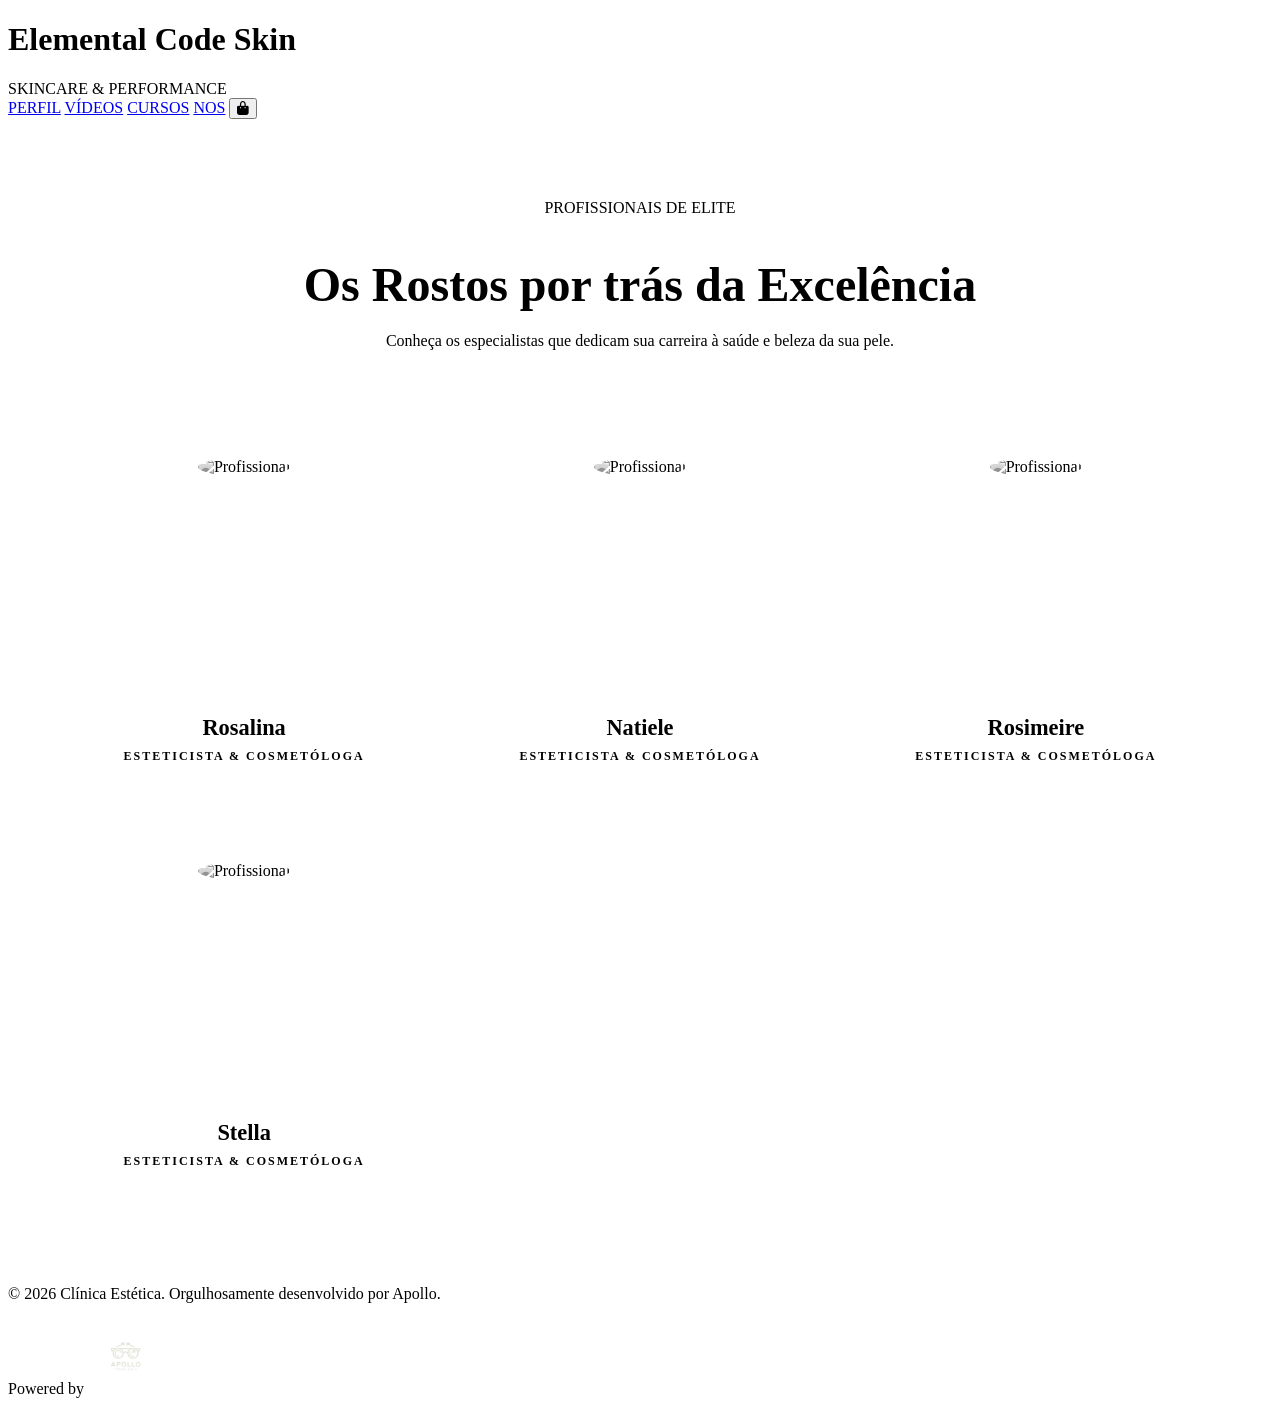
==== nos.html @ 1688f8c9 "Add files via upload" ====
<!DOCTYPE html>
<html lang="pt-BR">
<head>
    <meta charset="UTF-8">
    <meta name="viewport" content="width=device-width, initial-scale=1.0">
    <title>Nossa Equipe | Clínica Estética 10 Anos</title>
    <link rel="stylesheet" href="./css/style.css">
    <link rel="stylesheet" href="https://cdnjs.cloudflare.com/ajax/libs/font-awesome/6.4.0/css/all.min.css">
    
    <style>
        /* ================= ESTILOS ESPECÍFICOS: QUEM SOMOS ================= */
        .team-page-container {
            padding: 80px 5%;
            background-color: var(--white);
            min-height: 80vh;
        }

        .team-intro {
            text-align: center;
            max-width: 800px;
            margin: 0 auto 80px;
        }

        .team-intro h2 {
            font-size: 3rem;
            color: var(--black-matte);
            margin-bottom: 20px;
        }

        /* GRID DE PROFISSIONAIS */
        .team-grid {
            display: grid;
            grid-template-columns: repeat(auto-fit, minmax(280px, 1fr));
            gap: 50px;
            max-width: 1200px;
            margin: 0 auto;
        }

        .team-card {
            text-align: center;
            cursor: pointer;
            transition: var(--transition);
            padding: 20px;
        }

        /* O CÍRCULO COM FOTO */
        .member-photo-wrapper {
            width: 220px;
            height: 220px;
            margin: 0 auto 25px;
            border-radius: 50%;
            padding: 8px;
            border: 2px solid var(--light-pink);
            position: relative;
            transition: var(--transition);
            overflow: hidden;
        }

        .member-photo-wrapper img {
            width: 100%;
            height: 100%;
            border-radius: 50%;
            object-fit: cover;
            filter: grayscale(100%); /* Estilo editorial chic */
            transition: 0.5s ease;
        }

        .team-card:hover .member-photo-wrapper {
            border-color: var(--primary-pink);
            transform: scale(1.05);
        }

        .team-card:hover img {
            filter: grayscale(0%);
            transform: scale(1.1);
        }

        .member-info h4 {
            font-size: 1.4rem;
            color: var(--black-matte);
            margin-bottom: 5px;
        }

        .member-info span {
            color: var(--primary-pink);
            font-weight: 700;
            text-transform: uppercase;
            font-size: 0.75rem;
            letter-spacing: 2px;
        }

        /* ================= MODAL DE APRESENTAÇÃO ================= */
        .profile-modal {
            display: none;
            position: fixed;
            top: 0; left: 0;
            width: 100%; height: 100%;
            background: rgba(74, 43, 53, 0.98);
            z-index: 9999;
            justify-content: center;
            align-items: center;
            backdrop-filter: blur(10px);
        }

        .profile-modal-content {
            background: white;
            width: 90%;
            max-width: 800px;
            border-radius: 30px;
            padding: 50px;
            display: flex;
            gap: 40px;
            position: relative;
            animation: modalSlideUp 0.4s ease;
        }

        @keyframes modalSlideUp {
            from { opacity: 0; transform: translateY(50px); }
            to { opacity: 1; transform: translateY(0); }
        }

        .modal-left img {
            width: 250px;
            height: 250px;
            border-radius: 30px;
            object-fit: cover;
        }

        .modal-right {
            flex: 1;
        }

        .modal-right h3 {
            font-size: 2.2rem;
            color: var(--black-matte);
            margin-bottom: 10px;
        }

        .modal-right .specialty {
            display: inline-block;
            background: var(--light-pink);
            color: var(--primary-pink);
            padding: 5px 15px;
            border-radius: 50px;
            font-weight: 800;
            font-size: 0.8rem;
            margin-bottom: 20px;
        }

        .modal-right p {
            font-size: 1.1rem;
            line-height: 1.8;
            color: var(--text-dark);
        }

        .close-profile {
            position: absolute;
            top: 25px; right: 25px;
            font-size: 2rem;
            background: none; border: none;
            cursor: pointer; color: var(--text-dark);
        }

        /* RESPONSIVIDADE */
        @media (max-width: 768px) {
            .profile-modal-content {
                flex-direction: column;
                padding: 30px;
                text-align: center;
            }
            .modal-left img { width: 150px; height: 150px; margin: 0 auto; }
            .modal-right h3 { font-size: 1.8rem; }
        }
    </style>
</head>
<body>

    <header class="navbar">
        <div class="brand">
            <h1>Elemental Code Skin</h1>
            <span>SKINCARE & PERFORMANCE</span>
        </div>
        <nav class="nav-links">
            <a href="index.html" class="nav-item">PERFIL</a>
            <a href="videos.html" class="nav-item">VÍDEOS</a>
            <a href="cursos.html" class="nav-item">CURSOS</a>
            <a href="nos.html" class="nav-item active">NOS</a>
            <button class="nav-item icon-only"><i class="fa-solid fa-bag-shopping"></i></button>
        </nav>
    </header>

    <main class="team-page-container">
        <div class="team-intro">
            <div class="badge-autoridade">PROFISSIONAIS DE ELITE</div>
            <h2>Os Rostos por trás da Excelência</h2>
            <p>Conheça os especialistas que dedicam sua carreira à saúde e beleza da sua pele.</p>
        </div>

        <div class="team-grid">
        <div class="team-card" 
                 data-name="Rosalina" 
                 data-role="Esteticista & Cosmetóloga"
                 data-bio=""
                 data-img="./img/Rosalina.jpeg">
                <div class="member-photo-wrapper">
                    <img src="./img/Rosalina.jpeg" alt="Profissional">
                </div>
                <div class="member-info">
                    <h4>Rosalina</h4>
                    <span>Esteticista & Cosmetóloga</span>
                </div>
            </div>

            <div class="team-card" 
                 data-name="Natiele" 
                 data-role="Esteticista & Cosmetóloga"
                 data-bio=""
                 data-img="./img/Natiele.jpeg">
                <div class="member-photo-wrapper">
                    <img src="./img/Natiele.jpeg" alt="Profissional">
                </div>
                <div class="member-info">
                    <h4>Natiele</h4>
                    <span>Esteticista & Cosmetóloga</span>
                </div>
            </div>

            <div class="team-card" 
                 data-name="Rosimeire" 
                 data-role="Esteticista & Cosmetóloga"
                 data-bio=""
                 data-img="./img/Rosimeire.jpeg">
                <div class="member-photo-wrapper">
                    <img src="./img/Rosimeire.jpeg" alt="Profissional">
                </div>
                <div class="member-info">
                    <h4>Rosimeire</h4>
                    <span>Esteticista & Cosmetóloga</span>
                </div>
            </div>

            <div class="team-card" 
                 data-name="Stella" 
                 data-role="Esteticista & Cosmetóloga"
                 data-bio=""
                 data-img="./img/Stella.jpeg">
                <div class="member-photo-wrapper">
                    <img src="./img/Stella.jpeg" alt="Profissional">
                </div>
                <div class="member-info">
                    <h4>Stella</h4>
                    <span>Esteticista & Cosmetóloga</span>
                </div>
            </div>
        </div>
    </main>

    <div id="profileModal" class="profile-modal">
        <div class="profile-modal-content">
            <button class="close-profile" id="closeProfileBtn">&times;</button>
            <div class="modal-left">
                <img src="" id="modalMemberImg" alt="">
            </div>
            <div class="modal-right">
                <h3 id="modalMemberName"></h3>
                <span class="specialty" id="modalMemberRole"></span>
                <p id="modalMemberBio"></p>
            </div>
        </div>
    </div>

    <footer class="footer-elite">
        <div class="footer-bottom">
            <div class="footer-bottom-content">
                <p>&copy; 2026 Clínica Estética. Orgulhosamente desenvolvido por Apollo.</p>
                <div class="apollo-signature">
                    <span>Powered by</span>
                    <img src="./LogoBranco.png" alt="Apollo Tecnologia" style="height: 75px;">
                </div>
            </div>
        </div>
    </footer>

    <script>
        const profileModal = document.getElementById('profileModal');
        const teamCards = document.querySelectorAll('.team-card');
        const closeProfileBtn = document.getElementById('closeProfileBtn');

        teamCards.forEach(card => {
            card.addEventListener('click', () => {
                document.getElementById('modalMemberName').textContent = card.getAttribute('data-name');
                document.getElementById('modalMemberRole').textContent = card.getAttribute('data-role');
                document.getElementById('modalMemberBio').textContent = card.getAttribute('data-bio');
                document.getElementById('modalMemberImg').src = card.getAttribute('data-img');
                
                profileModal.style.display = 'flex';
            });
        });

        const closeProfile = () => {
            profileModal.style.display = 'none';
        };

        closeProfileBtn.addEventListener('click', closeProfile);

        window.addEventListener('click', (e) => {
            if (e.target === profileModal) closeProfile();
        });
    </script>
</body>
</html>
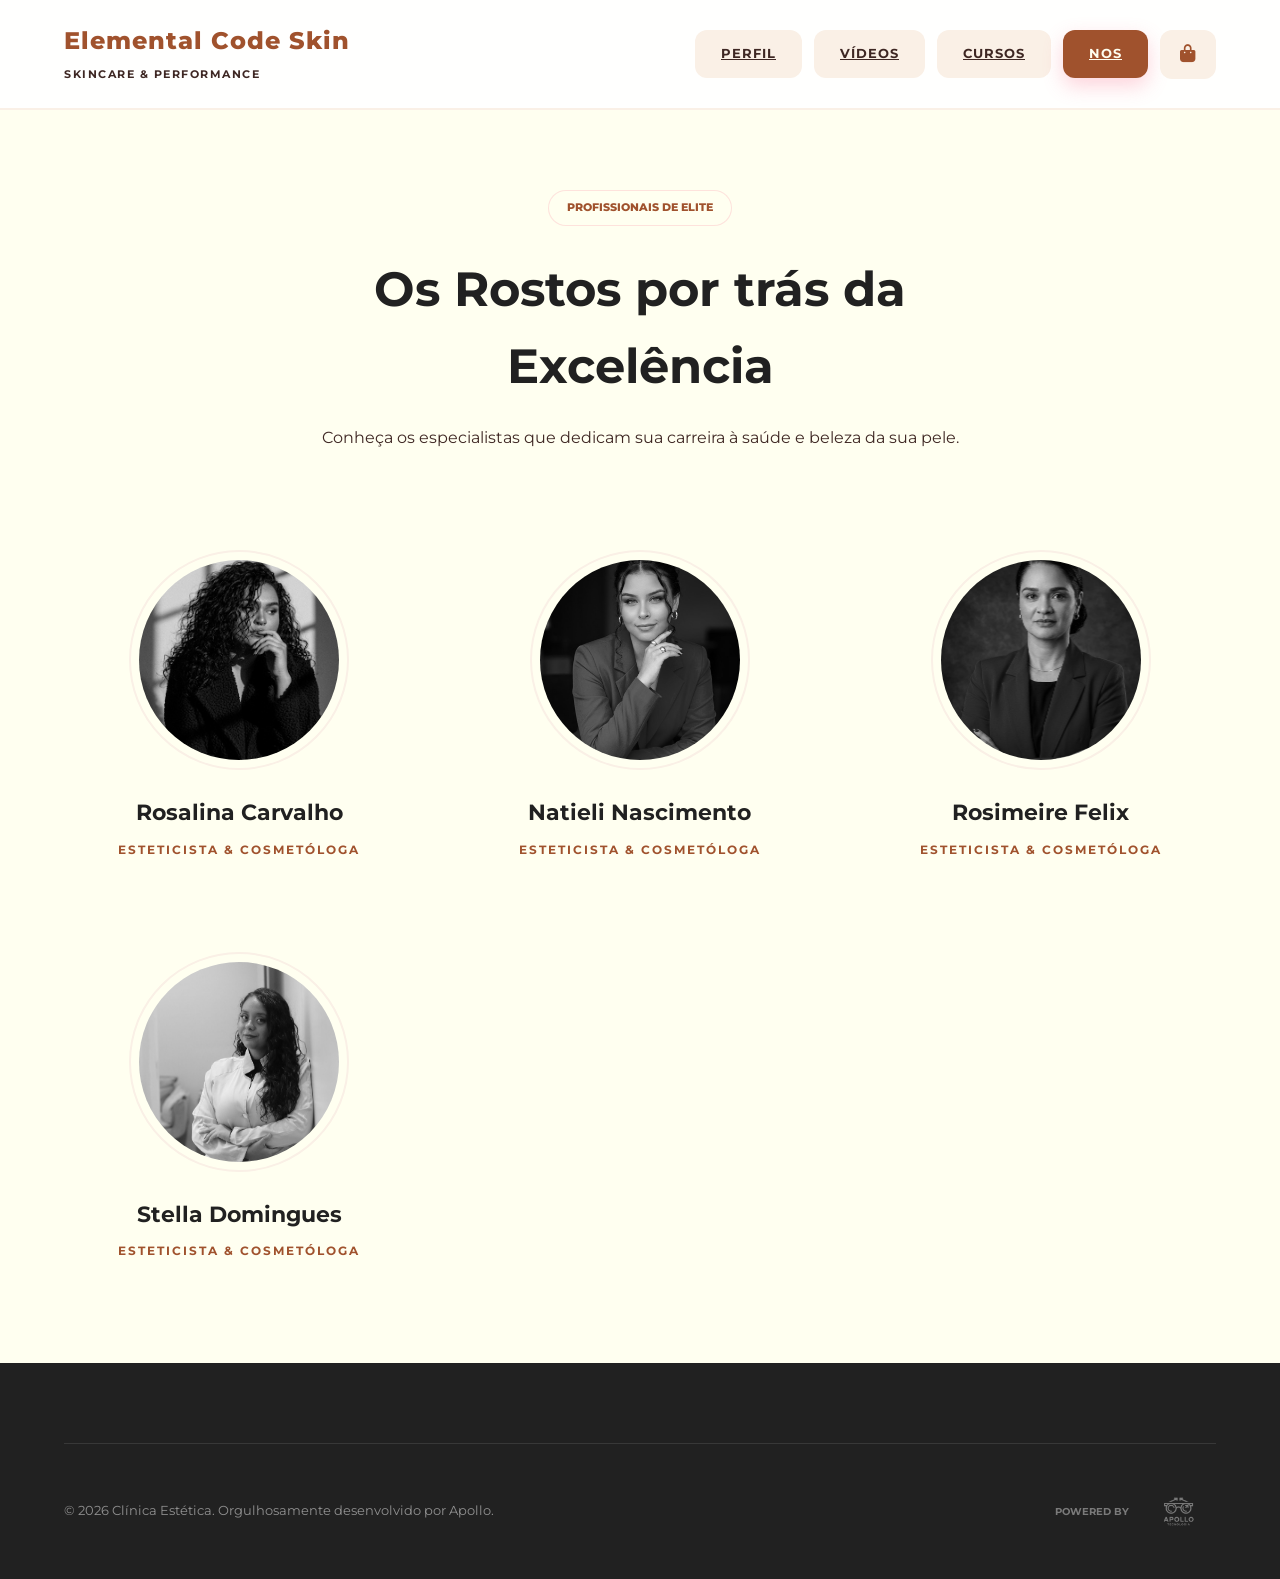
==== commit 1f7b8606: "Update nos.html" ====
--- a/nos.html
+++ b/nos.html
@@ -198,7 +198,7 @@
 
         <div class="team-grid">
         <div class="team-card" 
-                 data-name="Rosalina" 
+                 data-name="Rosalina Carvalho" 
                  data-role="Esteticista & Cosmetóloga"
                  data-bio=""
                  data-img="./img/Rosalina.jpeg">
@@ -206,13 +206,13 @@
                     <img src="./img/Rosalina.jpeg" alt="Profissional">
                 </div>
                 <div class="member-info">
-                    <h4>Rosalina</h4>
+                    <h4>Rosalina Carvalho</h4>
                     <span>Esteticista & Cosmetóloga</span>
                 </div>
             </div>
 
             <div class="team-card" 
-                 data-name="Natiele" 
+                 data-name="Natieli Nascimento" 
                  data-role="Esteticista & Cosmetóloga"
                  data-bio=""
                  data-img="./img/Natiele.jpeg">
@@ -220,13 +220,13 @@
                     <img src="./img/Natiele.jpeg" alt="Profissional">
                 </div>
                 <div class="member-info">
-                    <h4>Natiele</h4>
+                    <h4>Natieli Nascimento</h4>
                     <span>Esteticista & Cosmetóloga</span>
                 </div>
             </div>
 
             <div class="team-card" 
-                 data-name="Rosimeire" 
+                 data-name="Rosimeire Felix" 
                  data-role="Esteticista & Cosmetóloga"
                  data-bio=""
                  data-img="./img/Rosimeire.jpeg">
@@ -234,13 +234,13 @@
                     <img src="./img/Rosimeire.jpeg" alt="Profissional">
                 </div>
                 <div class="member-info">
-                    <h4>Rosimeire</h4>
+                    <h4>Rosimeire Felix</h4>
                     <span>Esteticista & Cosmetóloga</span>
                 </div>
             </div>
 
             <div class="team-card" 
-                 data-name="Stella" 
+                 data-name="Stella Domingues" 
                  data-role="Esteticista & Cosmetóloga"
                  data-bio=""
                  data-img="./img/Stella.jpeg">
@@ -248,7 +248,7 @@
                     <img src="./img/Stella.jpeg" alt="Profissional">
                 </div>
                 <div class="member-info">
-                    <h4>Stella</h4>
+                    <h4>Stella Domingues</h4>
                     <span>Esteticista & Cosmetóloga</span>
                 </div>
             </div>
@@ -308,4 +308,4 @@
         });
     </script>
 </body>
-</html>+</html>
--- a/css/style.css
+++ b/css/style.css
@@ -0,0 +1,479 @@
+@import url('https://fonts.googleapis.com/css2?family=Montserrat:wght@300;400;600;700;800&display=swap');
+
+:root {
+    --primary-pink: #A0522D;
+    --light-pink: #FAF0E6;
+    --white: #FFFFF0;
+    --rose-gold: #e2a0b3;
+    --text-dark: #3E2723;
+    --black-matte: #212121;
+    --transition: all 0.4s cubic-bezier(0.4, 0, 0.2, 1);
+    --shadow: 0 10px 30px rgba(110, 53, 73, 0.1);
+}
+
+/* ================= AJUSTES GLOBAIS ================= */
+* {
+    margin: 0;
+    padding: 0;
+    box-sizing: border-box;
+}
+
+body {
+    font-family: 'Montserrat', sans-serif;
+    background-color: var(--white);
+    color: var(--text-dark);
+    line-height: 1.6;
+    overflow-x: hidden;
+    overflow-y: auto;
+}
+
+/* ================= NAVBAR PROFISSIONAL (GLASSMORPHISM) ================= */
+.navbar {
+    height: 110px;
+    display: flex;
+    justify-content: space-between;
+    align-items: center;
+    padding: 0 5%;
+    background: rgba(255, 255, 255, 0.9);
+    backdrop-filter: blur(12px);
+    -webkit-backdrop-filter: blur(12px);
+    border-bottom: 2px solid var(--light-pink);
+    position: sticky;
+    top: 0;
+    z-index: 1000;
+    transition: all 0.3s ease;
+}
+
+.brand h1 {
+    font-size: 1.5rem;
+    color: var(--primary-pink);
+    font-weight: 800;
+    letter-spacing: 1px;
+}
+
+.brand span {
+    font-size: 0.7rem;
+    font-weight: 700;
+    letter-spacing: 1.5px;
+    color: var(--text-dark);
+}
+
+.nav-links {
+    display: flex;
+    gap: 12px;
+    align-items: center;
+}
+
+.nav-item {
+    padding: 12px 24px;
+    border: 2px solid transparent;
+    background: var(--light-pink);
+    color: var(--text-dark);
+    cursor: pointer;
+    font-weight: 700;
+    font-size: 0.8rem;
+    border-radius: 12px;
+    transition: var(--transition);
+    text-transform: uppercase;
+    letter-spacing: 1px;
+    white-space: nowrap; 
+}
+
+.nav-item:hover {
+    background: var(--white);
+    border-color: var(--primary-pink);
+    color: var(--primary-pink);
+    transform: translateY(-2px);
+    box-shadow: 0 5px 15px rgba(247, 112, 142, 0.2);
+}
+
+.nav-item.active {
+    background-color: var(--primary-pink);
+    color: var(--white);
+    box-shadow: 0 8px 20px rgba(247, 112, 142, 0.3);
+}
+
+.icon-only {
+    padding: 12px 18px;
+    font-size: 1.1rem;
+    color: var(--primary-pink);
+}
+
+/* ================= SEÇÃO HERO (DOIS LADOS) ================= */
+.main-container {
+    display: flex;
+    min-height: calc(100vh - 110px);
+}
+
+.product-highlight {
+    flex: 1.2;
+    background-color: var(--light-pink);
+    display: flex;
+    justify-content: center;
+    align-items: center;
+    padding: 40px;
+    position: relative;
+}
+
+.display-box {
+    width: 100%;
+    max-width: 500px;
+    aspect-ratio: 1;
+    background: var(--white);
+    border-radius: 40px;
+    display: flex;
+    justify-content: center;
+    align-items: center;
+    box-shadow: var(--shadow);
+}
+
+.main-product-img {
+    max-width: 75%;
+    filter: drop-shadow(0 15px 30px rgba(0,0,0,0.1));
+}
+
+.product-info {
+    flex: 1;
+    padding: 60px;
+    display: flex;
+    align-items: center;
+}
+
+.content-wrapper { max-width: 550px; }
+
+.badge-autoridade {
+    display: inline-flex;
+    align-items: center;
+    gap: 8px;
+    background: var(--white);
+    color: var(--primary-pink);
+    padding: 8px 18px;
+    border-radius: 50px;
+    font-size: 0.7rem;
+    font-weight: 800;
+    margin-bottom: 25px;
+    border: 1px solid rgba(247, 112, 142, 0.2);
+}
+
+.product-title {
+    font-size: 3.5rem;
+    font-weight: 800;
+    color: var(--black-matte);
+    line-height: 1.1;
+    margin-bottom: 25px;
+}
+
+.price {
+    font-size: 3.2rem;
+    font-weight: 400;
+    color: var(--black-matte);
+    margin-bottom: 30px;
+}
+
+.btn-buy {
+    width: 100%;
+    background-color: var(--primary-pink);
+    color: white;
+    border: none;
+    padding: 25px;
+    font-size: 1.1rem;
+    font-weight: 800;
+    border-radius: 18px;
+    cursor: pointer;
+    display: flex;
+    justify-content: space-between;
+    transition: var(--transition);
+    box-shadow: 0 10px 25px rgba(247, 112, 142, 0.3);
+}
+
+.btn-buy:hover {
+    background-color: var(--black-matte);
+    transform: scale(1.02);
+}
+
+/* === CORREÇÃO DA ÁREA DE CONFIANÇA (TRUST FOOTER) === */
+.trust-footer {
+    display: flex;
+    justify-content: space-between;
+    gap: 15px;
+    margin-top: 35px;
+    padding-top: 25px;
+    border-top: 1px solid var(--light-pink);
+}
+
+.trust-item {
+    display: flex;
+    align-items: center;
+    gap: 10px;
+    flex: 1;
+}
+
+.trust-item i {
+    font-size: 1.2rem;
+    color: var(--primary-pink);
+}
+
+.trust-item span {
+    font-size: 0.65rem;
+    font-weight: 700;
+    color: var(--text-dark);
+    text-transform: uppercase;
+    letter-spacing: 0.5px;
+    line-height: 1.2;
+}
+
+/* ================= CARROSSEL INFINITO PADRONIZADO ================= */
+.carrossel-section {
+    padding: 80px 0;
+    background: var(--light-pink);
+}
+
+.section-title { text-align: center; margin-bottom: 50px; font-weight: 800; font-size: 2rem; }
+
+.carrossel-container {
+    overflow: hidden;
+    width: 100%;
+    padding: 20px 0;
+    /* Adiciona um fade nas bordas para ficar mais elegante */
+    mask-image: linear-gradient(to right, transparent, black 10%, black 90%, transparent);
+    -webkit-mask-image: linear-gradient(to right, transparent, black 10%, black 90%, transparent);
+}
+
+.carrossel-track {
+    display: flex;
+    gap: 30px;
+    width: max-content;
+    animation: scroll-infinito 18s linear infinite; /* Ajuste a velocidade aqui */
+    will-change: transform; /* Melhora a performance no navegador */
+}
+
+@keyframes scroll-infinito {
+    0% {
+        transform: translateX(0);
+    }
+    100% {
+        /* Move exatamente metade da track duplicada */
+        transform: translateX(-20%);
+    }
+}
+
+/* Pausa suave ao passar o mouse */
+.carrossel-container:hover .carrossel-track {
+    animation-play-state: paused;
+}
+
+.product-card-mini {
+    width: 260px;
+    height: 400px;
+    background: white;
+    padding: 20px;
+    border-radius: 25px;
+    display: flex;
+    flex-direction: column;
+    align-items: center;
+    box-shadow: 0 5px 15px rgba(0,0,0,0.05);
+}
+
+.product-card-mini img {
+    width: 100%;
+    height: 200px;
+    object-fit: cover;
+    border-radius: 15px;
+    margin-bottom: 15px;
+}
+
+.product-card-mini h4 { font-size: 1rem; min-height: 3rem; display: flex; align-items: center; text-align: center; }
+
+.mini-price {
+    margin-top: auto;
+    font-weight: 800;
+    color: var(--primary-pink);
+    font-size: 1.2rem;
+}
+
+/* ================= GRID DE IMPACTO ================= */
+.impact-grid {
+    display: grid;
+    grid-template-columns: 1.6fr 1fr;
+    grid-template-rows: 350px 350px;
+    gap: 20px;
+    padding: 80px 5%;
+}
+
+.impact-item {
+    background-size: cover;
+    background-position: center;
+    border-radius: 35px;
+    position: relative;
+    overflow: hidden;
+}
+
+.impact-item.large { grid-row: span 2; }
+
+.overlay {
+    position: absolute;
+    bottom: 0; width: 100%; height: 50%;
+    background: linear-gradient(transparent, rgba(74, 43, 53, 0.9));
+    display: flex; align-items: flex-end; padding: 40px;
+}
+
+.overlay h4 { color: white; font-size: 1.8rem; font-weight: 700; }
+
+/* ================= FOOTER & ASSINATURA APOLLO ================= */
+.footer-elite {
+    background: var(--black-matte);
+    color: white;
+    padding: 80px 5% 0;
+}
+
+.footer-content {
+    display: grid;
+    grid-template-columns: 2fr 1fr 1fr;
+    gap: 60px;
+    margin-bottom: 60px;
+}
+
+.footer-brand h2 { color: var(--primary-pink); font-size: 1.8rem; margin-bottom: 20px; }
+
+.social-link {
+    display: inline-flex;
+    width: 45px; height: 45px;
+    background: rgba(255,255,255,0.05);
+    border: 1px solid rgba(247, 112, 142, 0.2);
+    border-radius: 50%;
+    justify-content: center; align-items: center;
+    color: white; text-decoration: none; margin-right: 12px;
+    transition: var(--transition);
+}
+
+.social-link:hover { background: var(--primary-pink); transform: translateY(-5px); }
+
+.footer-nav-group h4 { margin-bottom: 25px; color: var(--rose-gold); text-transform: uppercase; }
+.footer-nav-group ul { list-style: none; }
+.footer-nav-group a { color: #aaa; text-decoration: none; font-size: 0.9rem; line-height: 2.5; transition: 0.3s; }
+.footer-nav-group a:hover { color: white; }
+
+.footer-bottom {
+    border-top: 1px solid rgba(255, 255, 255, 0.1);
+    padding: 30px 0;
+}
+
+.footer-bottom-content {
+    display: flex;
+    justify-content: space-between;
+    align-items: center;
+    max-width: 1400px;
+    margin: 0 auto;
+}
+
+.footer-bottom p { font-size: 0.8rem; color: rgba(255, 255, 255, 0.5); }
+
+.apollo-signature {
+    display: flex;
+    align-items: center;
+    gap: 12px;
+    opacity: 0.4;
+    transition: opacity 0.3s ease;
+}
+
+.apollo-signature:hover { opacity: 1; }
+
+.apollo-signature span { font-size: 0.6rem; color: white; text-transform: uppercase; font-weight: 700; }
+
+.apollo-signature img {
+    height: 75px; 
+    width: auto;
+    filter: brightness(0) invert(1);
+    object-fit: contain;
+}
+
+/* ================= MEDIA QUERIES (TABLET & MOBILE) ================= */
+
+@media (max-width: 992px) {
+    .main-container { flex-direction: column; }
+    .product-info { padding: 50px 5%; }
+    .product-title { font-size: 2.8rem; }
+    .impact-grid { grid-template-columns: 1fr; grid-template-rows: auto; }
+    .impact-item.large { height: 400px; }
+    .footer-content { grid-template-columns: 1fr; text-align: center; }
+    .footer-bottom-content { flex-direction: column; gap: 20px; }
+}
+
+@media (max-width: 768px) {
+    .navbar {
+        height: auto;
+        flex-direction: column;
+        padding: 15px 10px;
+        gap: 15px;
+    }
+
+    .brand { text-align: center; }
+    .brand h1 { font-size: 1.2rem; }
+
+    .nav-links {
+        width: 100%;
+        overflow-x: auto;
+        padding: 5px 10px 15px 10px;
+        gap: 8px;
+        justify-content: flex-start;
+        -webkit-overflow-scrolling: touch;
+    }
+
+    .nav-links::-webkit-scrollbar { display: none; }
+
+    .nav-item {
+        padding: 8px 18px;
+        font-size: 0.7rem;
+        flex-shrink: 0;
+    }
+
+    .icon-only { display: none; }
+
+    /* Ajuste de confiança no mobile para não amontoar */
+    .trust-footer {
+        flex-direction: column;
+        align-items: flex-start;
+        gap: 10px;
+    }
+}
+
+@media (max-width: 768px) {
+    /* ... seus outros estilos mobile ... */
+
+    /* AJUSTE DO BOTÃO DE COMPRA NO MOBILE */
+    .btn-buy {
+        padding: 18px;
+        font-size: 0.9rem;
+    }
+
+    /* AJUSTE DA ÁREA DE CONFIANÇA NO MOBILE */
+    .trust-footer {
+        flex-direction: column; /* Empilha para dar leitura */
+        align-items: flex-start;
+        gap: 12px;
+        margin-top: 25px;
+        padding: 20px 10px;
+        background: var(--light-pink); /* Um fundo sutil para destacar */
+        border-radius: 15px;
+        border-top: none; /* Remove a linha pois agora temos um fundo */
+    }
+
+    .trust-item {
+        flex-direction: row; /* Ícone ao lado do texto no celular */
+        justify-content: flex-start;
+        text-align: left;
+        width: 100%;
+        gap: 15px;
+    }
+
+    .trust-item i {
+        font-size: 1.1rem;
+        width: 25px; /* Garante que os ícones fiquem alinhados verticalmente */
+        text-align: center;
+    }
+
+    .trust-item span {
+        font-size: 0.7rem;
+        letter-spacing: 1px;
+    }
+}
